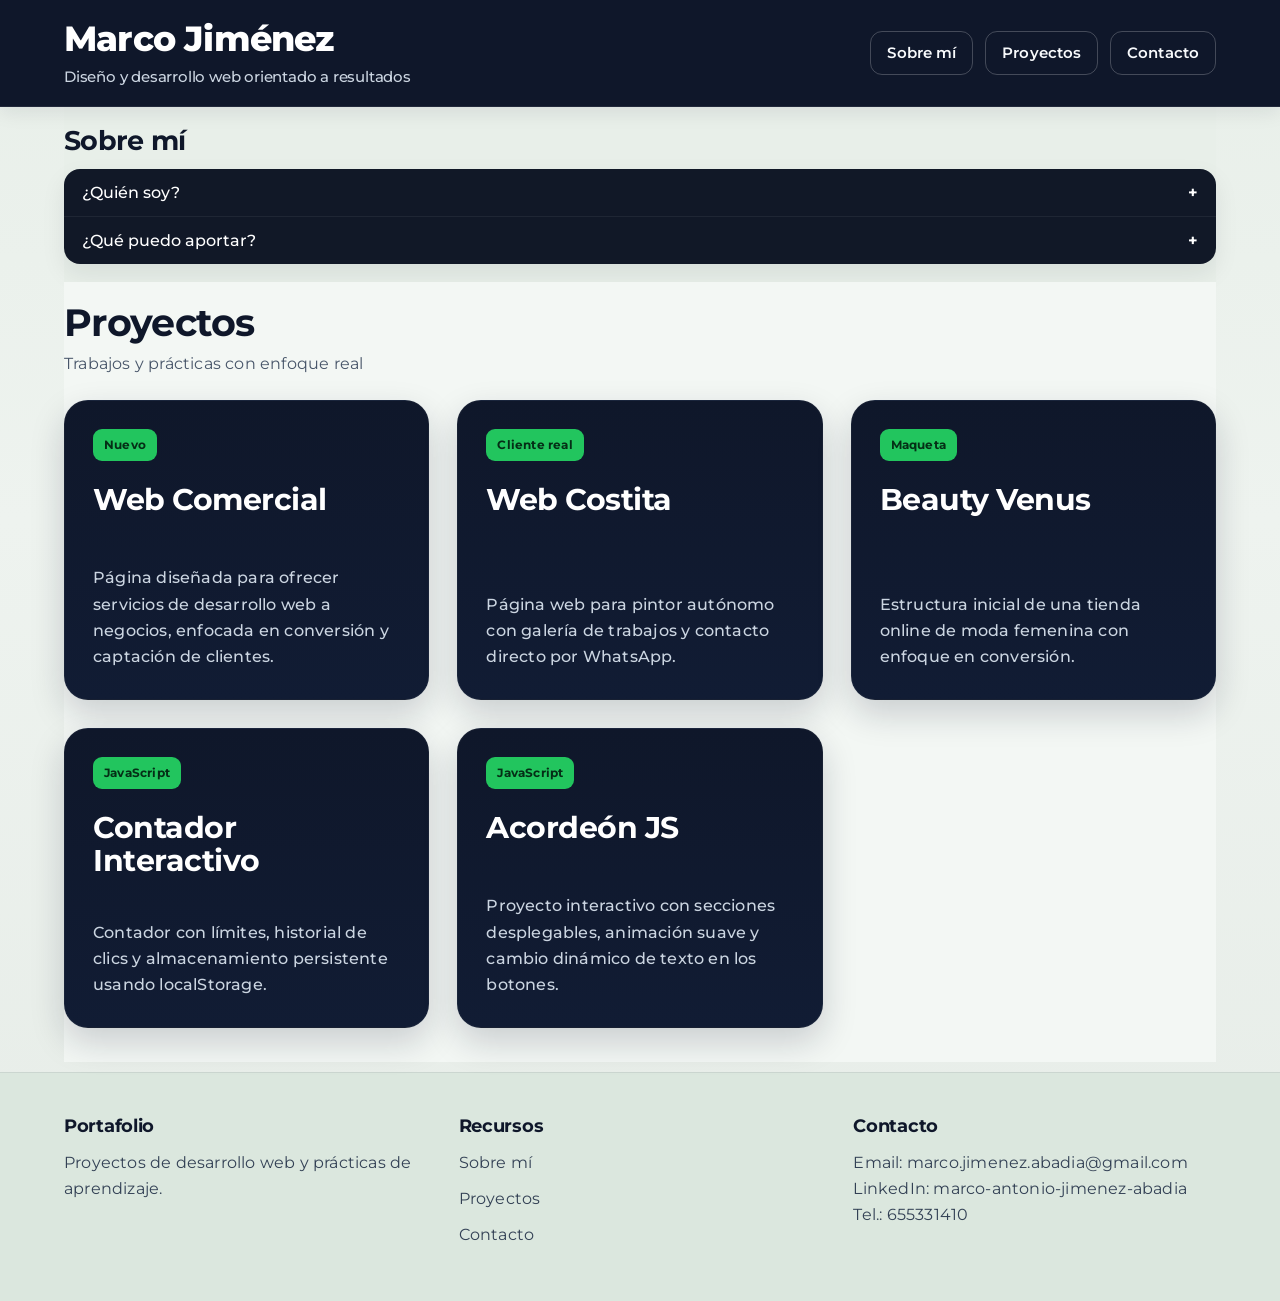
==== index2.html @ 6b0781ac "Rename index.html to index2.html" ====
<!doctype html>
<html lang="es">
  <head>
    <meta charset="UTF-8" />
    <meta name="viewport" content="width=device-width, initial-scale=1.0" />
    <title>Marco Jiménez — Portafolio</title>
    <link rel="preconnect" href="https://fonts.googleapis.com" />
    <link rel="preconnect" href="https://fonts.gstatic.com" crossorigin />
    <link
      href="https://fonts.googleapis.com/css2?family=Montserrat:wght@400;500;600;700;800&display=swap"
      rel="stylesheet"
    />
    <link rel="stylesheet" href="style.css" />
  </head>

  <body>
    <header class="header">
      <div class="contenedor header-container">
        <div class="logo-container">
          <h1 class="logo">Marco Jiménez</h1>
          <p class="subtitulo">Diseño y desarrollo web orientado a resultados</p>
        </div>

        <nav class="nav">
          <a href="#sobre-mi">Sobre mí</a>
          <a href="#proyectos">Proyectos</a>
          <a href="#contacto">Contacto</a>
        </nav>
      </div>
    </header>

    <main>
      <section id="sobre-mi" class="contenedor seccion">
        <h2>Sobre mí</h2>

        <div class="acordeon">
          <button class="pregunta" type="button">
            ¿Quién soy?
            <span class="icono">+</span>
          </button>
          <div class="respuesta">
            <p>
              Soy Marco Jiménez, desarrollador front-end en formación, centrado en aprender con
              práctica real y en construir proyectos funcionales paso a paso.
            </p>
          </div>

          <button class="pregunta" type="button">
            ¿Qué puedo aportar?
            <span class="icono">+</span>
          </button>
          <div class="respuesta">
            <p>
              Puedo aportar compromiso, aprendizaje constante, atención al detalle y ganas reales de
              crear interfaces claras, útiles y bien construidas.
            </p>
          </div>
        </div>
      </section>

      <section id="proyectos" class="contenedor seccion">
        <div class="header-seccion">
          <h2>Proyectos</h2>
          <p class="texto-seccion">Trabajos y prácticas con enfoque real</p>
        </div>

        <div class="projects-grid">
          <a href="proyectos/Web_Comercial/index.html" class="project-card">
            <span class="tag">Nuevo</span>

            <h3>Web Comercial</h3>

            <p>
              Página diseñada para ofrecer servicios de desarrollo web a negocios, enfocada en
              conversión y captación de clientes.
            </p>
          </a>

          <a href="../CostitaWeb/index.html" class="project-card">
            <span class="tag">Cliente real</span>
            <h3>Web Costita</h3>
            <p>
              Página web para pintor autónomo con galería de trabajos y contacto directo por
              WhatsApp.
            </p>
          </a>

          <a href="../Beauty_Venu/index.html" class="project-card">
            <span class="tag">Maqueta</span>
            <h3>Beauty Venus</h3>
            <p>
              Estructura inicial de una tienda online de moda femenina con enfoque en conversión.
            </p>
          </a>
          <a href="../ejercicios/javascript/Contador_Portafolio/index.html" class="project-card">
            <span class="tag">JavaScript</span>
            <h3>Contador Interactivo</h3>
            <p>
              Contador con límites, historial de clics y almacenamiento persistente usando
              localStorage.
            </p>
          </a>

          <a href="./proyectos/Acordeon_JS/index.html" class="project-card">
            <span class="tag">JavaScript</span>
            <h3>Acordeón JS</h3>
            <p>
              Proyecto interactivo con secciones desplegables, animación suave y cambio dinámico de
              texto en los botones.
            </p>
          </a>
        </div>
      </section>
    </main>

    <footer id="contacto" class="footer">
      <div class="contenedor footer-contenido">
        <div>
          <h3>Portafolio</h3>
          <p>Proyectos de desarrollo web y prácticas de aprendizaje.</p>
        </div>

        <div>
          <h3>Recursos</h3>
          <ul>
            <li><a href="#sobre-mi">Sobre mí</a></li>
            <li><a href="#proyectos">Proyectos</a></li>
            <li><a href="#contacto">Contacto</a></li>
          </ul>
        </div>

        <div>
          <h3>Contacto</h3>
          <p>
            Email:
            <a href="mailto:marco.jimenez.abadia@gmail.com">marco.jimenez.abadia@gmail.com</a>
          </p>
          <p>
            LinkedIn:
            <a
              href="https://www.linkedin.com/in/marco-antonio-jimenez-abadia/"
              target="_blank"
              rel="noopener noreferrer"
            >
              marco-antonio-jimenez-abadia
            </a>
          </p>
          <p>Tel.: 655331410</p>
        </div>
      </div>
    </footer>

    <script src="app.js"></script>
  </body>
</html>
---- style.css ----
/* =========================
   RESET Y BASE
========================= */

* {
  box-sizing: border-box;
  margin: 0;
  padding: 0;
}

html {
  scroll-behavior: smooth;
}

body {
  background: linear-gradient(to bottom, #e8efe9 0%, #eef3ef 40%, #e6ece7 100%);
  color: #1f2937;
  font-family: 'Montserrat', sans-serif;
  font-weight: 400;
  line-height: 1.6;
  letter-spacing: 0.2px;
}

h1,
h2,
h3 {
  color: #0f172a;
  font-family: 'Montserrat', sans-serif;
  line-height: 1.2;
}

h1 {
  font-weight: 800;
  letter-spacing: -0.8px;
}

h2 {
  font-weight: 700;
  letter-spacing: -0.7px;
}

h3 {
  font-weight: 700;
  letter-spacing: -0.3px;
  line-height: 1.3;
}

a {
  color: inherit;
  text-decoration: none;
}

/* =========================
   CONTENEDOR GENERAL
========================= */

.contenedor {
  width: 90%;
  max-width: 1200px;
  margin: 0 auto;
}

.seccion {
  padding: 42px 0;
}

.seccion h2 {
  margin-bottom: 18px;
  font-size: 2.4rem;
}

/* Ajustes específicos */

#sobre-mi {
  padding-top: 18px;
  padding-bottom: 18px;
  background-color: #e8efe9;
}

#sobre-mi h2 {
  margin-bottom: 12px;
  font-size: 1.7rem;
}

#proyectos {
  padding-top: 18px;
  padding-bottom: 34px;
  background-color: #f3f7f4;
}

/* =========================
   CABECERA
========================= */

.header {
  position: sticky;
  top: 0;
  z-index: 100;
  padding: 18px 0;
  background-color: #0f172a;
  border-bottom: 1px solid rgba(255, 255, 255, 0.08);
  box-shadow: 0 6px 18px rgba(15, 23, 42, 0.08);
}

.header-container {
  display: flex;
  justify-content: space-between;
  align-items: center;
  gap: 20px;
}

.logo-container {
  display: flex;
  flex-direction: column;
}

.logo {
  color: #ffffff;
  font-size: 2.2rem;
}

.subtitulo {
  max-width: 480px;
  margin-top: 6px;
  color: #cbd5e1;
  font-size: 0.98rem;
  font-weight: 500;
  letter-spacing: -0.2px;
  line-height: 1.4;
}

.nav {
  display: flex;
  flex-wrap: wrap;
  align-items: center;
  gap: 12px;
}

.nav a {
  padding: 9px 16px;
  border: 1px solid rgba(255, 255, 255, 0.22);
  border-radius: 12px;
  color: #f8fafc;
  font-size: 0.95rem;
  font-weight: 600;
  letter-spacing: 0.1px;
  transition: all 0.25s ease;
}

.nav a:hover {
  background-color: rgba(34, 197, 94, 0.95);
  border-color: rgba(34, 197, 94, 0.95);
  color: #0f172a;
  transform: translateY(-1px);
}

/* =========================
   ACORDEÓN
========================= */

.acordeon {
  margin-top: 8px;
  overflow: hidden;
  border-radius: 16px;
  box-shadow: 0 10px 24px rgba(15, 23, 42, 0.08);
}

.pregunta {
  display: flex;
  justify-content: space-between;
  align-items: center;
  width: 100%;
  padding: 14px 18px;
  border: none;
  border-bottom: 1px solid rgba(255, 255, 255, 0.06);
  background-color: #111827;
  color: #ffffff;
  font-family: inherit;
  font-size: 1rem;
  font-weight: 500;
  text-align: left;
  cursor: pointer;
  transition: background-color 0.25s ease;
}

.pregunta:last-of-type {
  border-bottom: none;
}

.pregunta:hover {
  background-color: #1f2937;
}

.pregunta.activa {
  padding-left: 10px;
  background-color: #334155;
  border-left: 4px solid #22c55e;
  color: #ffffff;
}

.pregunta.activa .icono {
  transform: rotate(45deg);
}

.icono {
  margin-left: 12px;
  font-size: 1rem;
  font-weight: 700;
  transition: transform 0.2s ease;
}

.pregunta:hover .icono {
  transform: scale(1.2);
}

.respuesta {
  height: 0;
  overflow: hidden;
  background-color: #ffffff;
  transition: height 0.42s cubic-bezier(0.22, 1, 0.36, 1);
}

.respuesta p {
  padding: 14px 18px;
  color: #334155;
  font-size: 0.96rem;
  line-height: 1.6;
  opacity: 0;
  transform: translateY(-6px);
  transition:
    opacity 0.28s ease,
    transform 0.28s ease;
}

.respuesta.abierta p {
  opacity: 1;
  transform: translateY(0);
}

/* =========================
   PROYECTOS
========================= */

.header-seccion {
  margin-bottom: 24px;
}

.header-seccion h2 {
  margin: 0;
}

.texto-seccion {
  max-width: 520px;
  margin-top: 6px;
  margin-bottom: 22px;
  color: #475569;
  font-size: 0.98rem;
  line-height: 1.5;
}

.projects-grid {
  display: grid;
  grid-template-columns: repeat(3, 1fr);
  gap: 28px;
  margin-top: 12px;
}

.project-card {
  display: flex;
  flex-direction: column;
  justify-content: flex-start;
  min-height: 300px;
  padding: 28px;
  overflow: hidden;
  border: 1px solid rgba(255, 255, 255, 0.04);
  border-radius: 24px;
  background: linear-gradient(180deg, #0f172a 0%, #111c34 100%);
  color: #ffffff;
  box-shadow: 0 14px 34px rgba(15, 23, 42, 0.18);
  transition:
    transform 0.32s cubic-bezier(0.22, 1, 0.36, 1),
    box-shadow 0.32s cubic-bezier(0.22, 1, 0.36, 1),
    border-color 0.32s ease;
}

.project-card:hover {
  transform: translateY(-8px);
  border-color: rgba(34, 197, 94, 0.35);
  box-shadow: 0 22px 42px rgba(15, 23, 42, 0.22);
}

.tag {
  display: inline-flex;
  align-items: center;
  width: fit-content;
  margin-bottom: 22px;
  padding: 6px 11px;
  border-radius: 9px;
  background-color: #22c55e;
  color: #052e16;
  font-size: 0.78rem;
  font-weight: 700;
}

.project-card h3 {
  margin-bottom: 14px;
  color: #ffffff;
  font-size: 1.85rem;
  letter-spacing: -0.5px;
  line-height: 1.12;
}

.project-card p {
  margin-top: auto;
  color: #cbd5e1;
  font-size: 1rem;
  font-weight: 500;
  line-height: 1.65;
}

/* =========================
   FOOTER
========================= */

.footer {
  margin-top: 10px;
  padding: 42px 0;
  background-color: #dbe7de;
  border-top: 1px solid rgba(15, 23, 42, 0.08);
}

.footer-contenido {
  display: grid;
  grid-template-columns: repeat(3, 1fr);
  gap: 32px;
}

.footer h3 {
  margin-bottom: 12px;
  font-size: 1.1rem;
}

.footer p,
.footer li,
.footer a {
  color: #334155;
  font-size: 0.97rem;
  line-height: 1.7;
}

.footer ul {
  list-style: none;
}

.footer li {
  margin-bottom: 10px;
}

.footer a:hover {
  color: #0f172a;
  text-decoration: underline;
}

/* =========================
   RESPONSIVE
========================= */

@media (max-width: 950px) {
  .header-container {
    flex-direction: column;
    align-items: flex-start;
  }

  .nav {
    width: 100%;
    justify-content: flex-start;
  }

  .projects-grid {
    grid-template-columns: repeat(2, 1fr);
  }

  .footer-contenido {
    grid-template-columns: 1fr 1fr;
  }
}

@media (max-width: 650px) {
  .seccion {
    padding: 50px 0;
  }

  .seccion h2 {
    font-size: 2rem;
  }

  .logo {
    font-size: 1.6rem;
  }

  .subtitulo {
    font-size: 0.95rem;
  }

  .nav {
    gap: 10px;
  }

  .nav a {
    padding: 9px 14px;
  }

  .projects-grid,
  .footer-contenido {
    grid-template-columns: 1fr;
  }

  .project-card {
    min-height: auto;
  }

  .texto-seccion {
    max-width: 100%;
  }
}
.header p {
  font-size: 0.95rem;
}
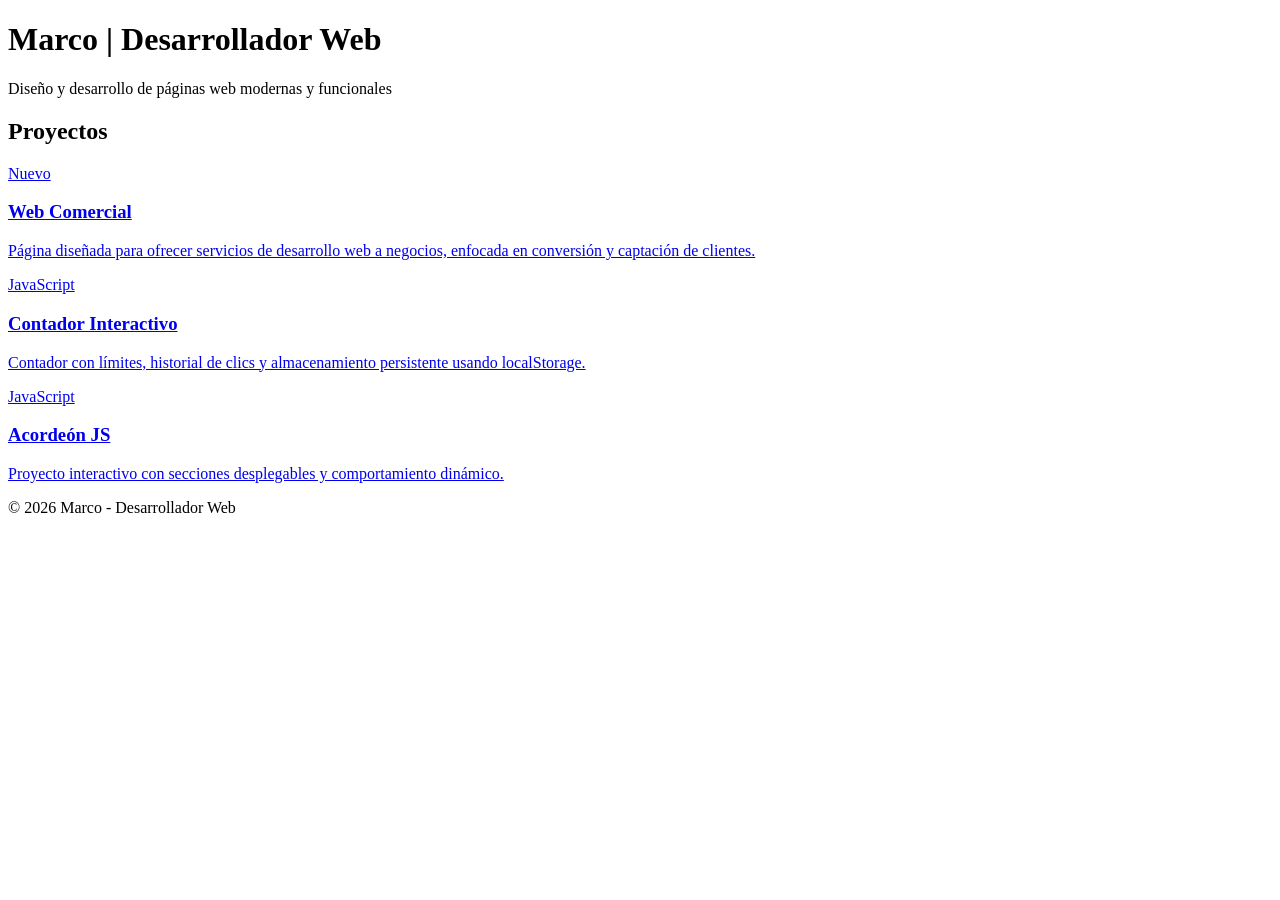
==== commit 4a3a2a4d: "Rename index.html to index2.html" ====
--- a/index2.html
+++ b/index2.html
@@ -1,155 +1,59 @@
-<!doctype html>
+<!DOCTYPE html>
 <html lang="es">
-  <head>
-    <meta charset="UTF-8" />
-    <meta name="viewport" content="width=device-width, initial-scale=1.0" />
-    <title>Marco Jiménez — Portafolio</title>
-    <link rel="preconnect" href="https://fonts.googleapis.com" />
-    <link rel="preconnect" href="https://fonts.gstatic.com" crossorigin />
-    <link
-      href="https://fonts.googleapis.com/css2?family=Montserrat:wght@400;500;600;700;800&display=swap"
-      rel="stylesheet"
-    />
-    <link rel="stylesheet" href="style.css" />
-  </head>
+<head>
+  <meta charset="UTF-8" />
+  <meta name="viewport" content="width=device-width, initial-scale=1.0" />
+  <title>Portafolio - Marco</title>
+  <link rel="stylesheet" href="estilo.css" />
+</head>
 
-  <body>
-    <header class="header">
-      <div class="contenedor header-container">
-        <div class="logo-container">
-          <h1 class="logo">Marco Jiménez</h1>
-          <p class="subtitulo">Diseño y desarrollo web orientado a resultados</p>
-        </div>
+<body>
 
-        <nav class="nav">
-          <a href="#sobre-mi">Sobre mí</a>
-          <a href="#proyectos">Proyectos</a>
-          <a href="#contacto">Contacto</a>
-        </nav>
+  <header>
+    <h1>Marco | Desarrollador Web</h1>
+    <p>Diseño y desarrollo de páginas web modernas y funcionales</p>
+  </header>
+
+  <main>
+
+    <section id="proyectos">
+      <h2>Proyectos</h2>
+
+      <div class="projects-grid">
+
+        <a href="proyectos/Web_Comercial/index.html" class="project-card">
+          <span class="tag">Nuevo</span>
+          <h3>Web Comercial</h3>
+          <p>
+            Página diseñada para ofrecer servicios de desarrollo web a negocios,
+            enfocada en conversión y captación de clientes.
+          </p>
+        </a>
+
+        <a href="proyectos/contador/index.html" class="project-card">
+          <span class="tag">JavaScript</span>
+          <h3>Contador Interactivo</h3>
+          <p>
+            Contador con límites, historial de clics y almacenamiento persistente usando localStorage.
+          </p>
+        </a>
+
+        <a href="proyectos/Acordeon_JS/index.html" class="project-card">
+          <span class="tag">JavaScript</span>
+          <h3>Acordeón JS</h3>
+          <p>
+            Proyecto interactivo con secciones desplegables y comportamiento dinámico.
+          </p>
+        </a>
+
       </div>
-    </header>
+    </section>
 
-    <main>
-      <section id="sobre-mi" class="contenedor seccion">
-        <h2>Sobre mí</h2>
+  </main>
 
-        <div class="acordeon">
-          <button class="pregunta" type="button">
-            ¿Quién soy?
-            <span class="icono">+</span>
-          </button>
-          <div class="respuesta">
-            <p>
-              Soy Marco Jiménez, desarrollador front-end en formación, centrado en aprender con
-              práctica real y en construir proyectos funcionales paso a paso.
-            </p>
-          </div>
+  <footer>
+    <p>© 2026 Marco - Desarrollador Web</p>
+  </footer>
 
-          <button class="pregunta" type="button">
-            ¿Qué puedo aportar?
-            <span class="icono">+</span>
-          </button>
-          <div class="respuesta">
-            <p>
-              Puedo aportar compromiso, aprendizaje constante, atención al detalle y ganas reales de
-              crear interfaces claras, útiles y bien construidas.
-            </p>
-          </div>
-        </div>
-      </section>
-
-      <section id="proyectos" class="contenedor seccion">
-        <div class="header-seccion">
-          <h2>Proyectos</h2>
-          <p class="texto-seccion">Trabajos y prácticas con enfoque real</p>
-        </div>
-
-        <div class="projects-grid">
-          <a href="proyectos/Web_Comercial/index.html" class="project-card">
-            <span class="tag">Nuevo</span>
-
-            <h3>Web Comercial</h3>
-
-            <p>
-              Página diseñada para ofrecer servicios de desarrollo web a negocios, enfocada en
-              conversión y captación de clientes.
-            </p>
-          </a>
-
-          <a href="../CostitaWeb/index.html" class="project-card">
-            <span class="tag">Cliente real</span>
-            <h3>Web Costita</h3>
-            <p>
-              Página web para pintor autónomo con galería de trabajos y contacto directo por
-              WhatsApp.
-            </p>
-          </a>
-
-          <a href="../Beauty_Venu/index.html" class="project-card">
-            <span class="tag">Maqueta</span>
-            <h3>Beauty Venus</h3>
-            <p>
-              Estructura inicial de una tienda online de moda femenina con enfoque en conversión.
-            </p>
-          </a>
-          <a href="../ejercicios/javascript/Contador_Portafolio/index.html" class="project-card">
-            <span class="tag">JavaScript</span>
-            <h3>Contador Interactivo</h3>
-            <p>
-              Contador con límites, historial de clics y almacenamiento persistente usando
-              localStorage.
-            </p>
-          </a>
-
-          <a href="./proyectos/Acordeon_JS/index.html" class="project-card">
-            <span class="tag">JavaScript</span>
-            <h3>Acordeón JS</h3>
-            <p>
-              Proyecto interactivo con secciones desplegables, animación suave y cambio dinámico de
-              texto en los botones.
-            </p>
-          </a>
-        </div>
-      </section>
-    </main>
-
-    <footer id="contacto" class="footer">
-      <div class="contenedor footer-contenido">
-        <div>
-          <h3>Portafolio</h3>
-          <p>Proyectos de desarrollo web y prácticas de aprendizaje.</p>
-        </div>
-
-        <div>
-          <h3>Recursos</h3>
-          <ul>
-            <li><a href="#sobre-mi">Sobre mí</a></li>
-            <li><a href="#proyectos">Proyectos</a></li>
-            <li><a href="#contacto">Contacto</a></li>
-          </ul>
-        </div>
-
-        <div>
-          <h3>Contacto</h3>
-          <p>
-            Email:
-            <a href="mailto:marco.jimenez.abadia@gmail.com">marco.jimenez.abadia@gmail.com</a>
-          </p>
-          <p>
-            LinkedIn:
-            <a
-              href="https://www.linkedin.com/in/marco-antonio-jimenez-abadia/"
-              target="_blank"
-              rel="noopener noreferrer"
-            >
-              marco-antonio-jimenez-abadia
-            </a>
-          </p>
-          <p>Tel.: 655331410</p>
-        </div>
-      </div>
-    </footer>
-
-    <script src="app.js"></script>
-  </body>
+</body>
 </html>
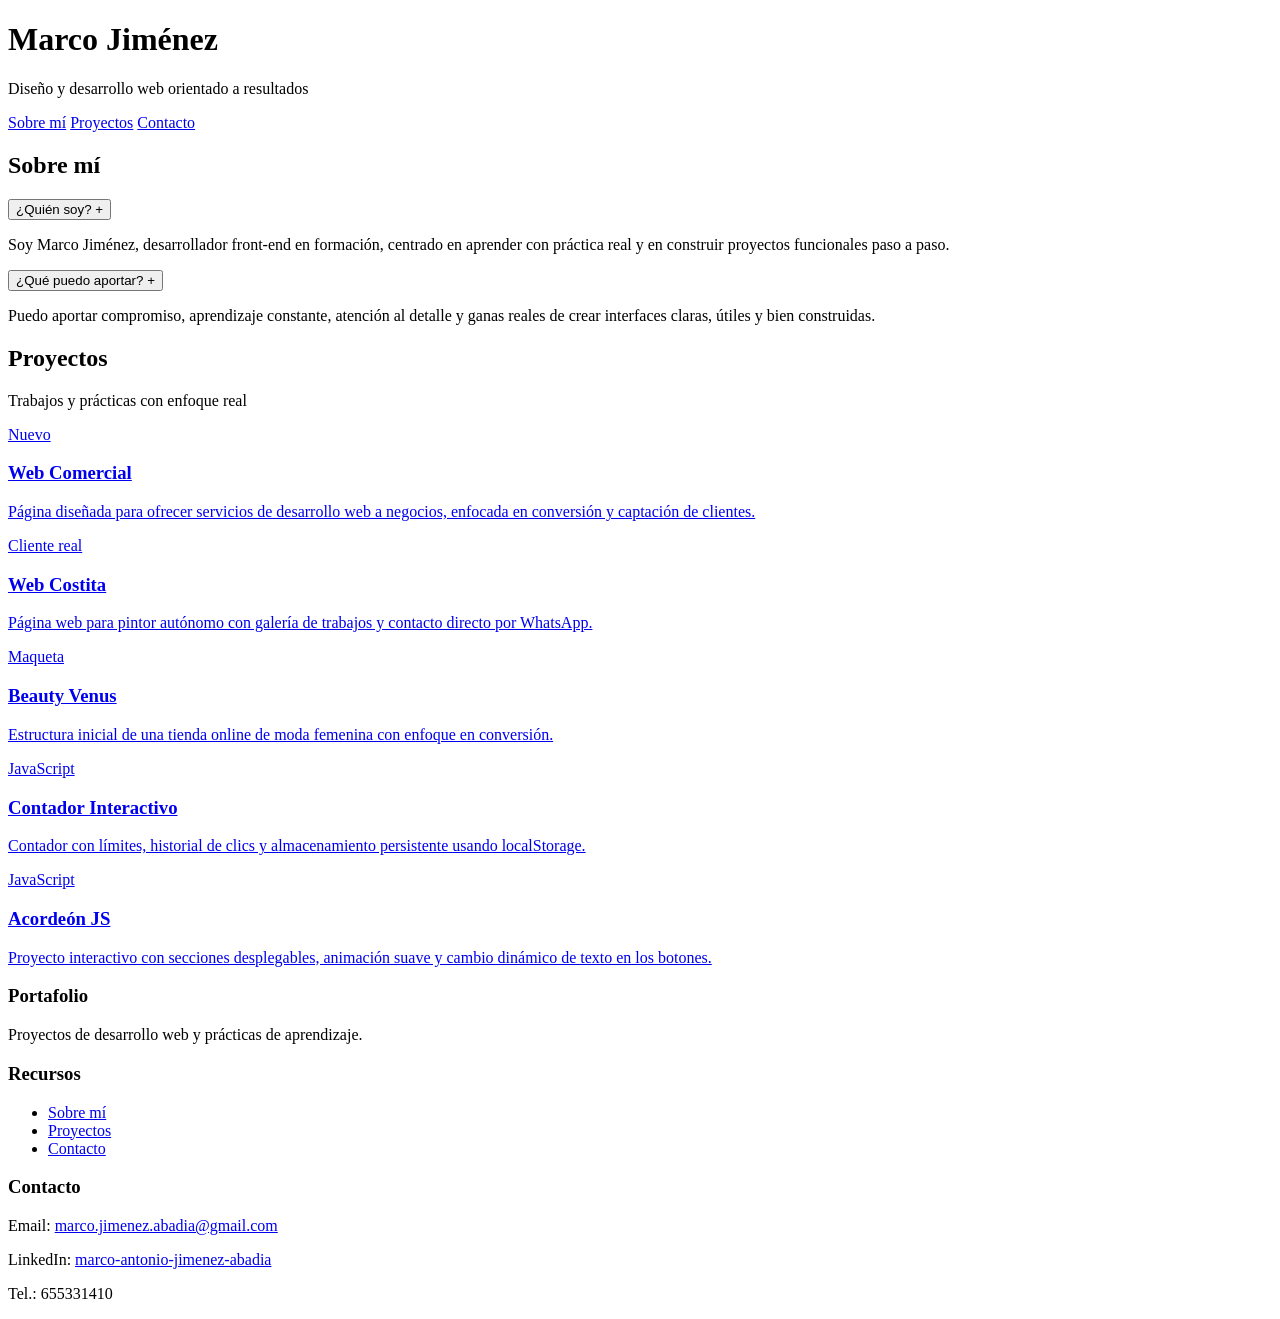
==== commit 5f8c2359: "Rename index.html to index2.html" ====
--- a/index2.html
+++ b/index2.html
@@ -1,59 +1,148 @@
-<!DOCTYPE html>
+<!doctype html>
 <html lang="es">
-<head>
-  <meta charset="UTF-8" />
-  <meta name="viewport" content="width=device-width, initial-scale=1.0" />
-  <title>Portafolio - Marco</title>
-  <link rel="stylesheet" href="estilo.css" />
-</head>
+  <head>
+    <meta charset="UTF-8" />
+    <meta name="viewport" content="width=device-width, initial-scale=1.0" />
+    <title>Marco Jiménez — Portafolio</title>
+    <link rel="stylesheet" href="estilo.css" />
+  </head>
 
-<body>
+  <body>
+    <header class="header">
+      <div class="contenedor header-container">
+        <div class="logo-container">
+          <h1 class="logo">Marco Jiménez</h1>
+          <p class="subtitulo">Diseño y desarrollo web orientado a resultados</p>
+        </div>
 
-  <header>
-    <h1>Marco | Desarrollador Web</h1>
-    <p>Diseño y desarrollo de páginas web modernas y funcionales</p>
-  </header>
+        <nav class="nav">
+          <a href="#sobre-mi">Sobre mí</a>
+          <a href="#proyectos">Proyectos</a>
+          <a href="#contacto">Contacto</a>
+        </nav>
+      </div>
+    </header>
 
-  <main>
+    <main>
+      <section id="sobre-mi" class="contenedor seccion">
+        <h2>Sobre mí</h2>
 
-    <section id="proyectos">
-      <h2>Proyectos</h2>
+        <div class="acordeon">
+          <button class="pregunta" type="button">
+            ¿Quién soy?
+            <span class="icono">+</span>
+          </button>
+          <div class="respuesta">
+            <p>
+              Soy Marco Jiménez, desarrollador front-end en formación, centrado en aprender con
+              práctica real y en construir proyectos funcionales paso a paso.
+            </p>
+          </div>
 
-      <div class="projects-grid">
+          <button class="pregunta" type="button">
+            ¿Qué puedo aportar?
+            <span class="icono">+</span>
+          </button>
+          <div class="respuesta">
+            <p>
+              Puedo aportar compromiso, aprendizaje constante, atención al detalle y ganas reales de
+              crear interfaces claras, útiles y bien construidas.
+            </p>
+          </div>
+        </div>
+      </section>
 
-        <a href="proyectos/Web_Comercial/index.html" class="project-card">
-          <span class="tag">Nuevo</span>
-          <h3>Web Comercial</h3>
+      <section id="proyectos" class="contenedor seccion">
+        <div class="header-seccion">
+          <h2>Proyectos</h2>
+          <p class="texto-seccion">Trabajos y prácticas con enfoque real</p>
+        </div>
+
+        <div class="projects-grid">
+          <a href="proyectos/Web_Comercial/index.html" class="project-card">
+            <span class="tag">Nuevo</span>
+            <h3>Web Comercial</h3>
+            <p>
+              Página diseñada para ofrecer servicios de desarrollo web a negocios, enfocada en
+              conversión y captación de clientes.
+            </p>
+          </a>
+
+          <a href="CostitaWeb/index.html" class="project-card">
+            <span class="tag">Cliente real</span>
+            <h3>Web Costita</h3>
+            <p>
+              Página web para pintor autónomo con galería de trabajos y contacto directo por
+              WhatsApp.
+            </p>
+          </a>
+
+          <a href="Salón de belleza/index.html" class="project-card">
+            <span class="tag">Maqueta</span>
+            <h3>Beauty Venus</h3>
+            <p>
+              Estructura inicial de una tienda online de moda femenina con enfoque en conversión.
+            </p>
+          </a>
+
+          <a href="proyectos/contador/index.html" class="project-card">
+            <span class="tag">JavaScript</span>
+            <h3>Contador Interactivo</h3>
+            <p>
+              Contador con límites, historial de clics y almacenamiento persistente usando
+              localStorage.
+            </p>
+          </a>
+
+          <a href="proyectos/Acordeon_JS/index.html" class="project-card">
+            <span class="tag">JavaScript</span>
+            <h3>Acordeón JS</h3>
+            <p>
+              Proyecto interactivo con secciones desplegables, animación suave y cambio dinámico de
+              texto en los botones.
+            </p>
+          </a>
+        </div>
+      </section>
+    </main>
+
+    <footer id="contacto" class="footer">
+      <div class="contenedor footer-contenido">
+        <div>
+          <h3>Portafolio</h3>
+          <p>Proyectos de desarrollo web y prácticas de aprendizaje.</p>
+        </div>
+
+        <div>
+          <h3>Recursos</h3>
+          <ul>
+            <li><a href="#sobre-mi">Sobre mí</a></li>
+            <li><a href="#proyectos">Proyectos</a></li>
+            <li><a href="#contacto">Contacto</a></li>
+          </ul>
+        </div>
+
+        <div>
+          <h3>Contacto</h3>
           <p>
-            Página diseñada para ofrecer servicios de desarrollo web a negocios,
-            enfocada en conversión y captación de clientes.
+            Email:
+            <a href="mailto:marco.jimenez.abadia@gmail.com">marco.jimenez.abadia@gmail.com</a>
           </p>
-        </a>
+          <p>
+            LinkedIn:
+            <a
+              href="https://www.linkedin.com/in/marco-antonio-jimenez-abadia/"
+              target="_blank"
+              rel="noopener noreferrer"
+            >
+              marco-antonio-jimenez-abadia
+            </a>
+          </p>
+          <p>Tel.: 655331410</p>
+        </div>
+      </div>
+    </footer>
 
-        <a href="proyectos/contador/index.html" class="project-card">
-          <span class="tag">JavaScript</span>
-          <h3>Contador Interactivo</h3>
-          <p>
-            Contador con límites, historial de clics y almacenamiento persistente usando localStorage.
-          </p>
-        </a>
-
-        <a href="proyectos/Acordeon_JS/index.html" class="project-card">
-          <span class="tag">JavaScript</span>
-          <h3>Acordeón JS</h3>
-          <p>
-            Proyecto interactivo con secciones desplegables y comportamiento dinámico.
-          </p>
-        </a>
-
-      </div>
-    </section>
-
-  </main>
-
-  <footer>
-    <p>© 2026 Marco - Desarrollador Web</p>
-  </footer>
-
-</body>
+    <script src="app.js"></script>
+  </body>
 </html>
